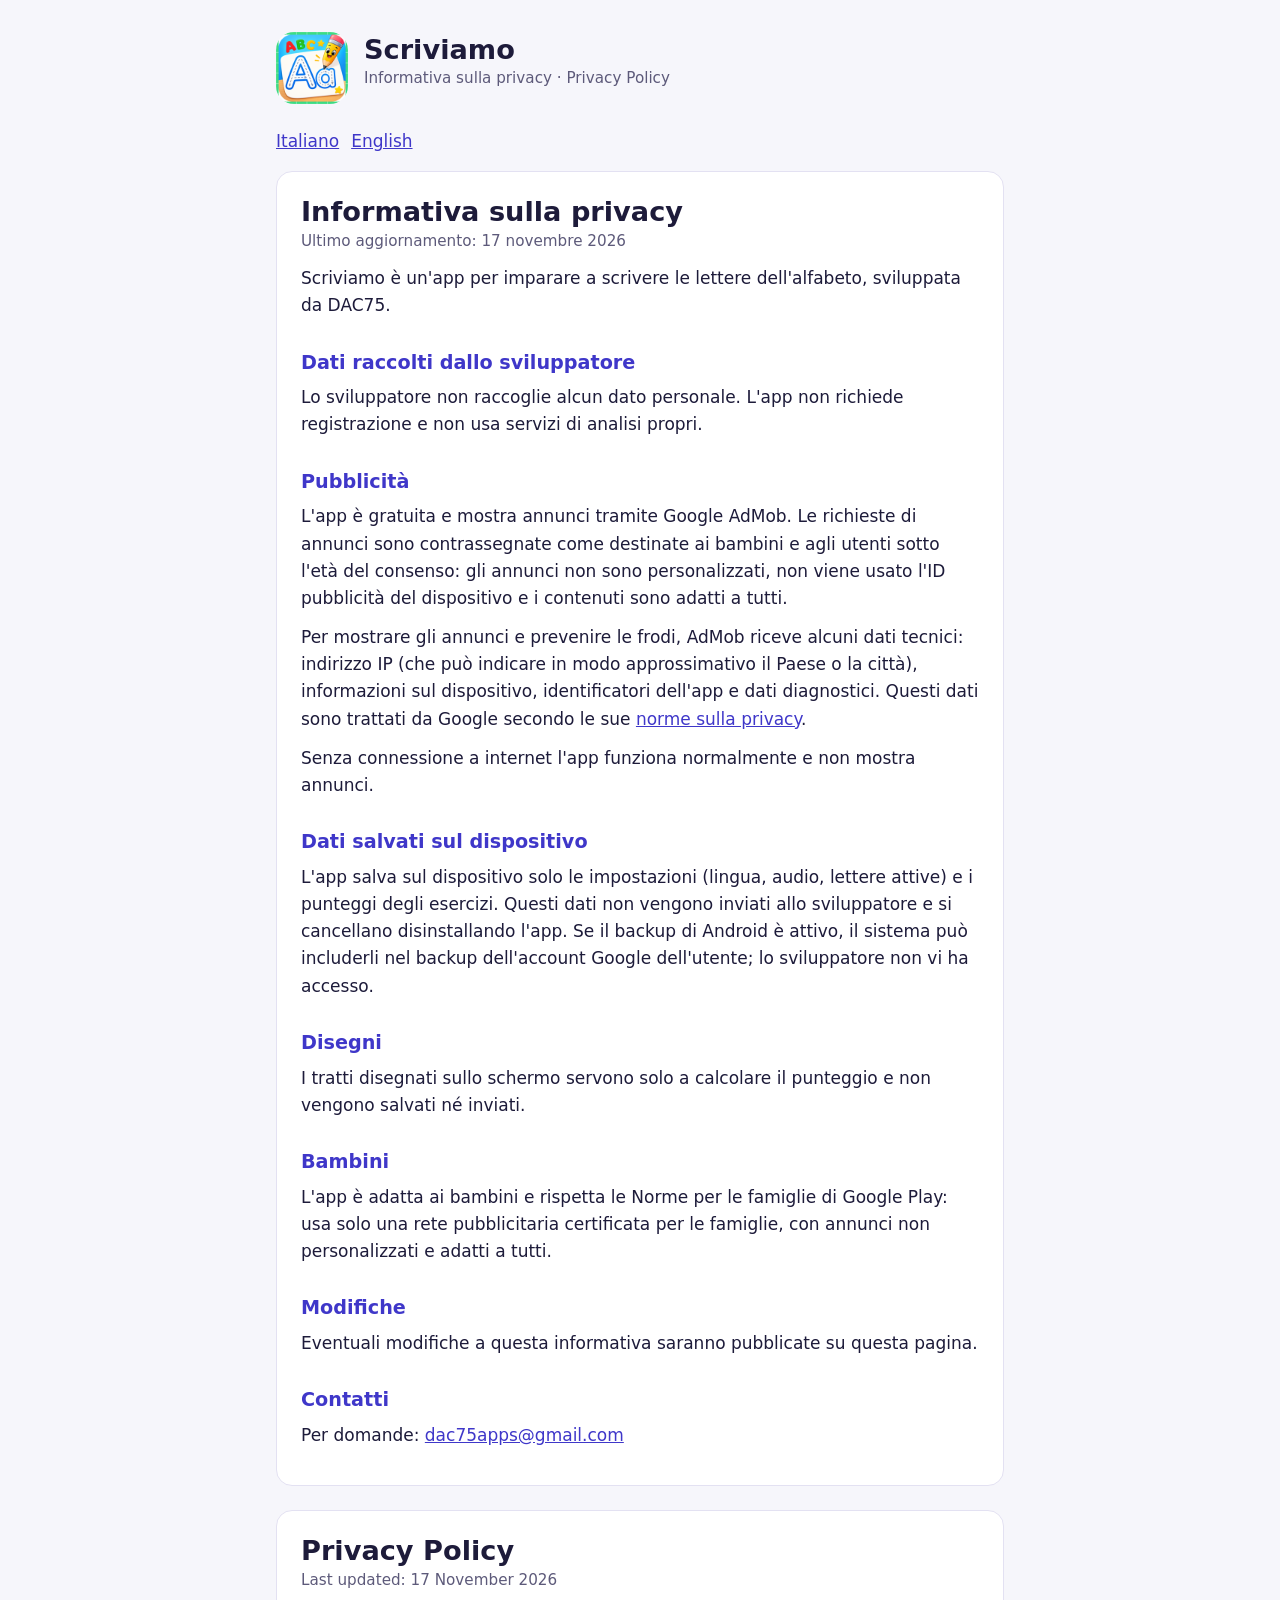
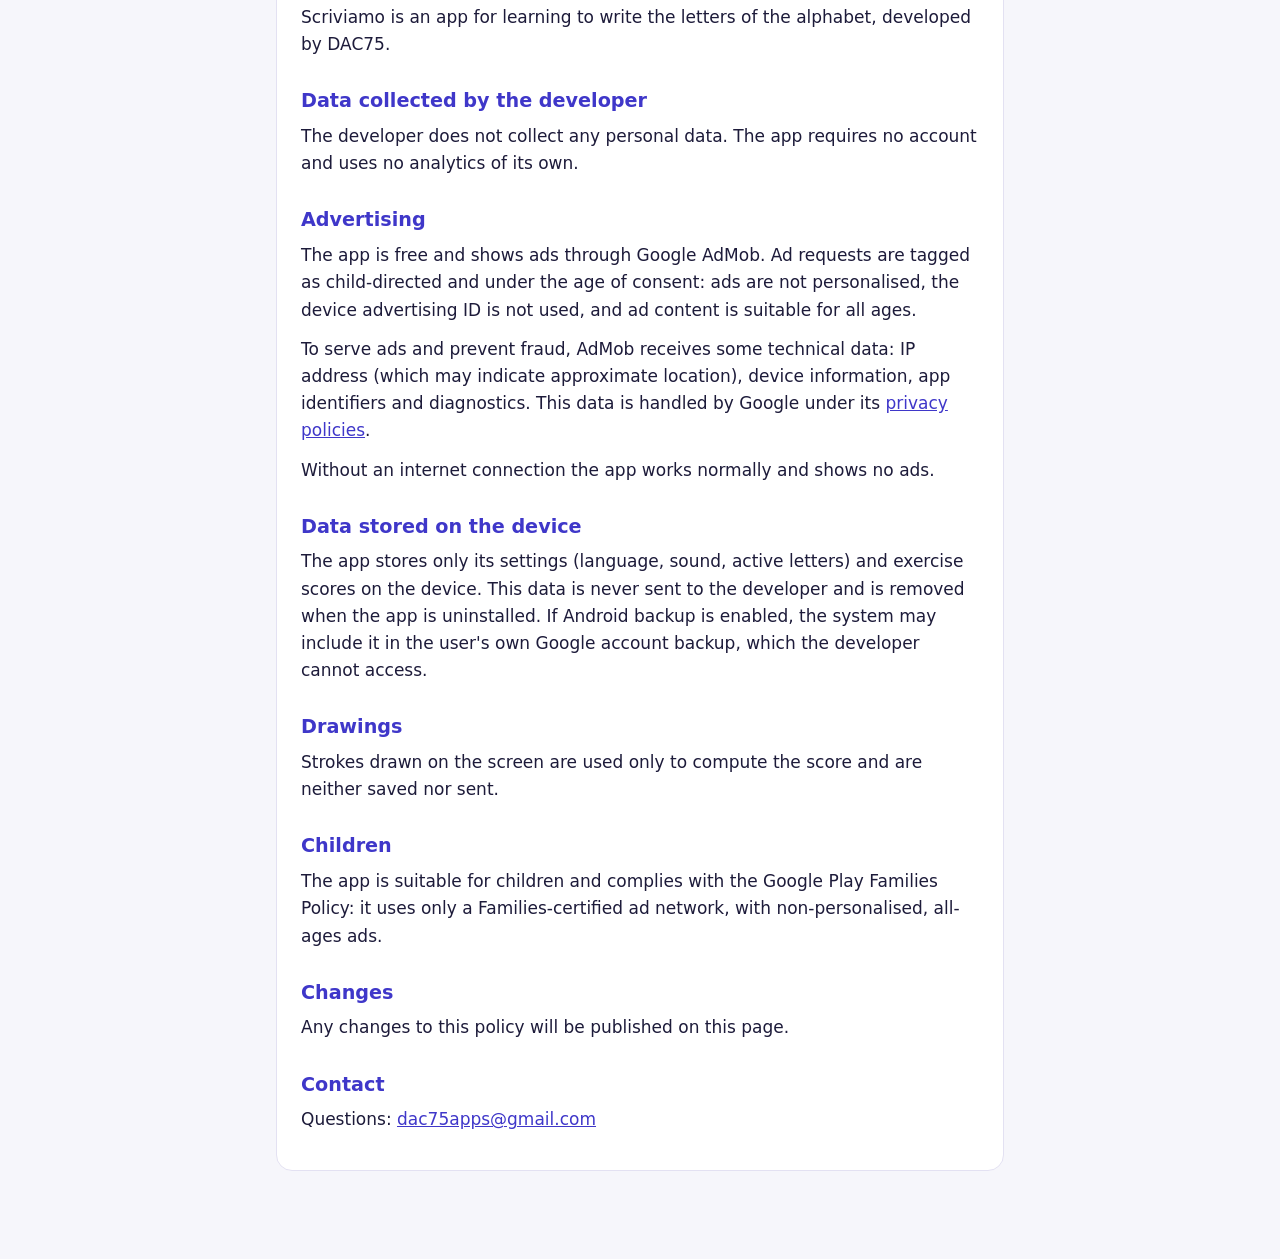
==== scriviamo/privacy/index.html @ 7a3b3e9e "Pagina dello sviluppatore e informativa sulla privacy di Scriviamo Co-Authored-By: Claude Opus 5.5 <" ====
<!doctype html>
<html lang="it">
<head>
<meta charset="utf-8">
<meta name="viewport" content="width=device-width, initial-scale=1">
<title>Scriviamo – Privacy</title>
<link rel="stylesheet" href="/style.css">
</head>
<body>
<main>
  <header>
    <img src="/scriviamo/icona.png" alt="">
    <div>
      <h1>Scriviamo</h1>
      <p class="muted">Informativa sulla privacy · Privacy Policy</p>
    </div>
  </header>
  <nav class="lang"><a href="#it">Italiano</a><a href="#en">English</a></nav>

  <section class="card" id="it" lang="it">
    <h1>Informativa sulla privacy</h1>
    <p class="muted">Ultimo aggiornamento: 17 novembre 2026</p>
    <p>Scriviamo è un'app per imparare a scrivere le lettere dell'alfabeto, sviluppata da DAC75.</p>

    <h2>Dati raccolti dallo sviluppatore</h2>
    <p>Lo sviluppatore non raccoglie alcun dato personale. L'app non richiede registrazione e non usa servizi di analisi propri.</p>

    <h2>Pubblicità</h2>
    <p>L'app è gratuita e mostra annunci tramite Google AdMob. Le richieste di annunci sono contrassegnate come destinate ai bambini e agli utenti sotto l'età del consenso: gli annunci non sono personalizzati, non viene usato l'ID pubblicità del dispositivo e i contenuti sono adatti a tutti.</p>
    <p>Per mostrare gli annunci e prevenire le frodi, AdMob riceve alcuni dati tecnici: indirizzo IP (che può indicare in modo approssimativo il Paese o la città), informazioni sul dispositivo, identificatori dell'app e dati diagnostici. Questi dati sono trattati da Google secondo le sue <a href="https://policies.google.com/technologies/partner-sites">norme sulla privacy</a>.</p>
    <p>Senza connessione a internet l'app funziona normalmente e non mostra annunci.</p>

    <h2>Dati salvati sul dispositivo</h2>
    <p>L'app salva sul dispositivo solo le impostazioni (lingua, audio, lettere attive) e i punteggi degli esercizi. Questi dati non vengono inviati allo sviluppatore e si cancellano disinstallando l'app. Se il backup di Android è attivo, il sistema può includerli nel backup dell'account Google dell'utente; lo sviluppatore non vi ha accesso.</p>

    <h2>Disegni</h2>
    <p>I tratti disegnati sullo schermo servono solo a calcolare il punteggio e non vengono salvati né inviati.</p>

    <h2>Bambini</h2>
    <p>L'app è adatta ai bambini e rispetta le Norme per le famiglie di Google Play: usa solo una rete pubblicitaria certificata per le famiglie, con annunci non personalizzati e adatti a tutti.</p>

    <h2>Modifiche</h2>
    <p>Eventuali modifiche a questa informativa saranno pubblicate su questa pagina.</p>

    <h2>Contatti</h2>
    <p>Per domande: <a href="mailto:dac75apps@gmail.com">dac75apps@gmail.com</a></p>
  </section>

  <section class="card" id="en" lang="en">
    <h1>Privacy Policy</h1>
    <p class="muted">Last updated: 17 November 2026</p>
    <p>Scriviamo is an app for learning to write the letters of the alphabet, developed by DAC75.</p>

    <h2>Data collected by the developer</h2>
    <p>The developer does not collect any personal data. The app requires no account and uses no analytics of its own.</p>

    <h2>Advertising</h2>
    <p>The app is free and shows ads through Google AdMob. Ad requests are tagged as child-directed and under the age of consent: ads are not personalised, the device advertising ID is not used, and ad content is suitable for all ages.</p>
    <p>To serve ads and prevent fraud, AdMob receives some technical data: IP address (which may indicate approximate location), device information, app identifiers and diagnostics. This data is handled by Google under its <a href="https://policies.google.com/technologies/partner-sites">privacy policies</a>.</p>
    <p>Without an internet connection the app works normally and shows no ads.</p>

    <h2>Data stored on the device</h2>
    <p>The app stores only its settings (language, sound, active letters) and exercise scores on the device. This data is never sent to the developer and is removed when the app is uninstalled. If Android backup is enabled, the system may include it in the user's own Google account backup, which the developer cannot access.</p>

    <h2>Drawings</h2>
    <p>Strokes drawn on the screen are used only to compute the score and are neither saved nor sent.</p>

    <h2>Children</h2>
    <p>The app is suitable for children and complies with the Google Play Families Policy: it uses only a Families-certified ad network, with non-personalised, all-ages ads.</p>

    <h2>Changes</h2>
    <p>Any changes to this policy will be published on this page.</p>

    <h2>Contact</h2>
    <p>Questions: <a href="mailto:dac75apps@gmail.com">dac75apps@gmail.com</a></p>
  </section>
</main>
</body>
</html>
---- style.css ----
:root { --bg:#f6f6fb; --card:#ffffff; --text:#1d1b3a; --muted:#5d5a7a; --brand:#3f37c9; --line:#e3e1f2; }
@media (prefers-color-scheme: dark) { :root { --bg:#14132a; --card:#1e1c3a; --text:#ecebff; --muted:#b2afd6; --brand:#a9a3ff; --line:#33305a; } }
* { box-sizing:border-box; }
body { margin:0; background:var(--bg); color:var(--text); font:17px/1.6 system-ui,-apple-system,"Segoe UI",Roboto,sans-serif; }
main { max-width:760px; margin:0 auto; padding:32px 16px 64px; }
header { display:flex; align-items:center; gap:16px; margin-bottom:24px; }
header img { width:72px; height:72px; border-radius:18px; }
h1 { font-size:1.7rem; line-height:1.2; margin:0; }
h2 { font-size:1.2rem; margin:28px 0 6px; color:var(--brand); }
p { margin:0 0 12px; }
.muted { color:var(--muted); font-size:.95rem; }
.card { background:var(--card); border:1px solid var(--line); border-radius:16px; padding:24px; margin-bottom:24px; }
nav.lang { display:flex; gap:12px; margin-bottom:16px; }
a { color:var(--brand); }
footer { color:var(--muted); font-size:.9rem; margin-top:32px; }
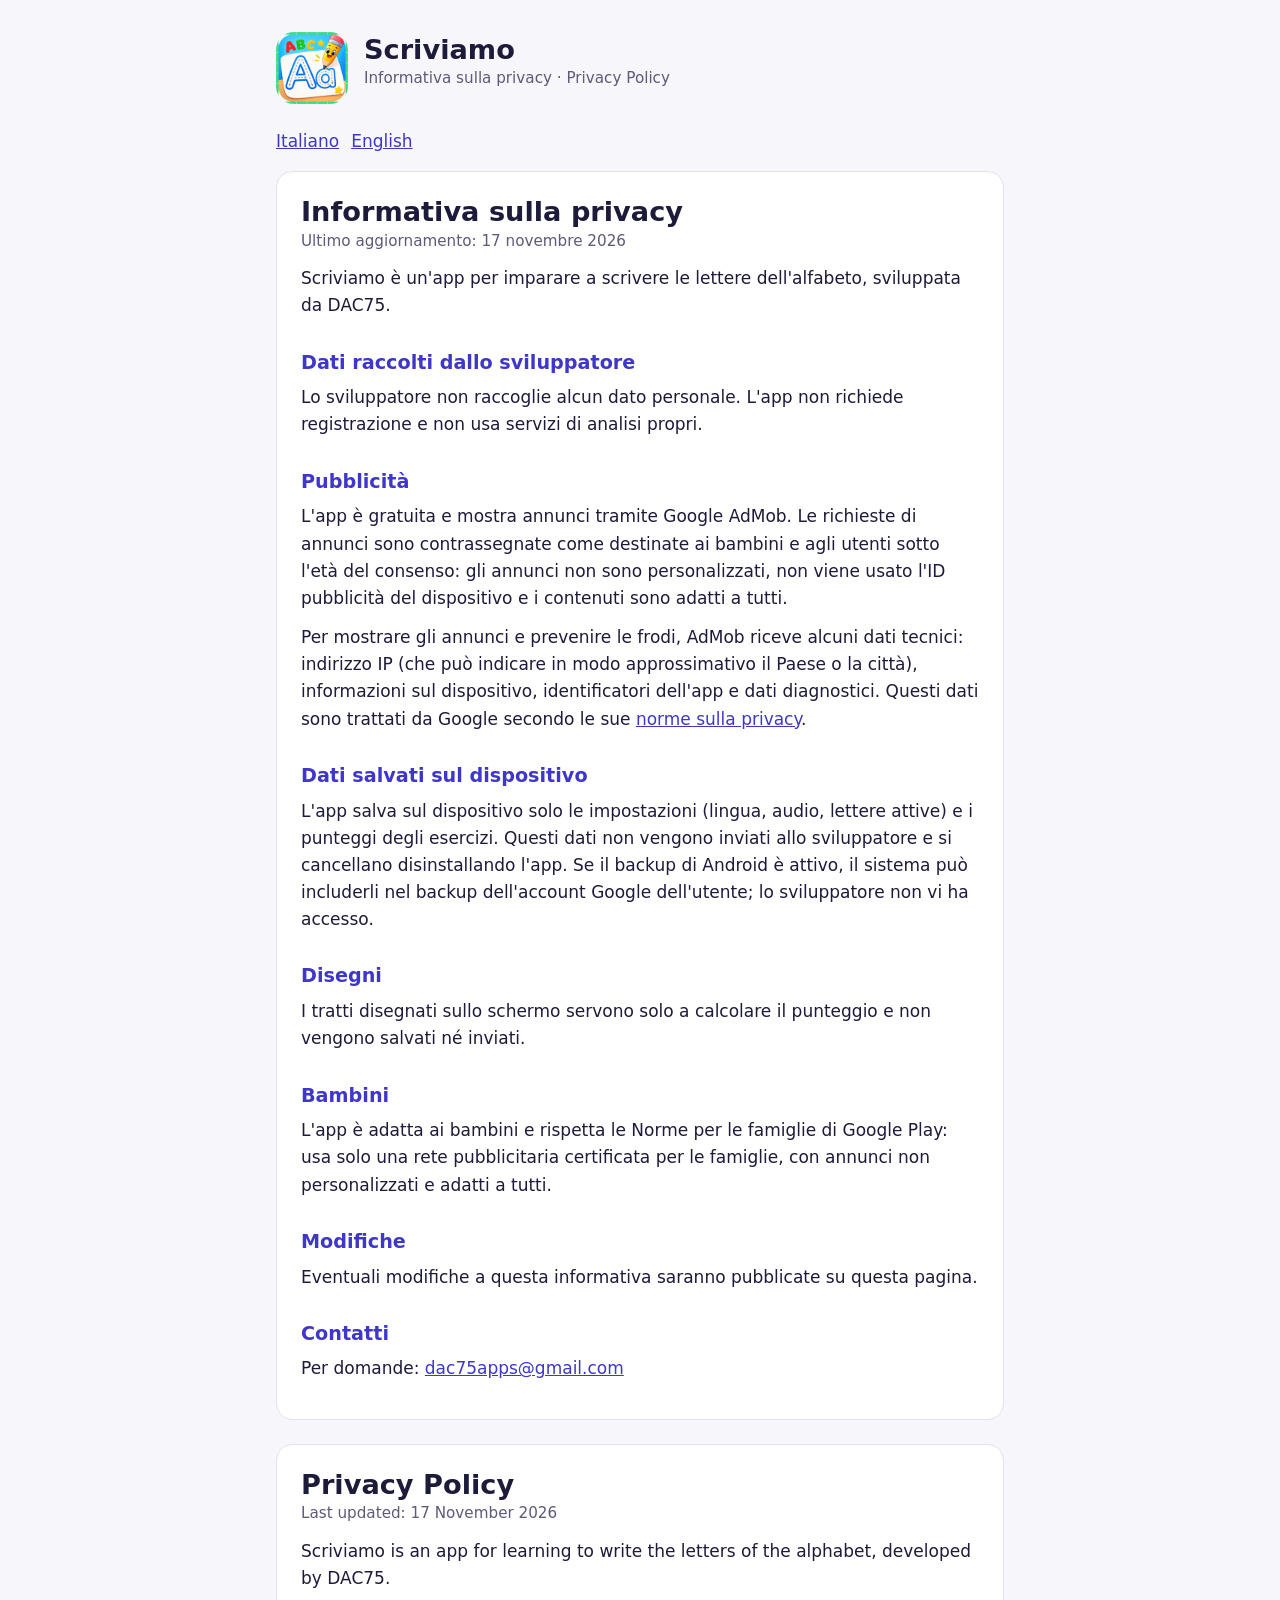
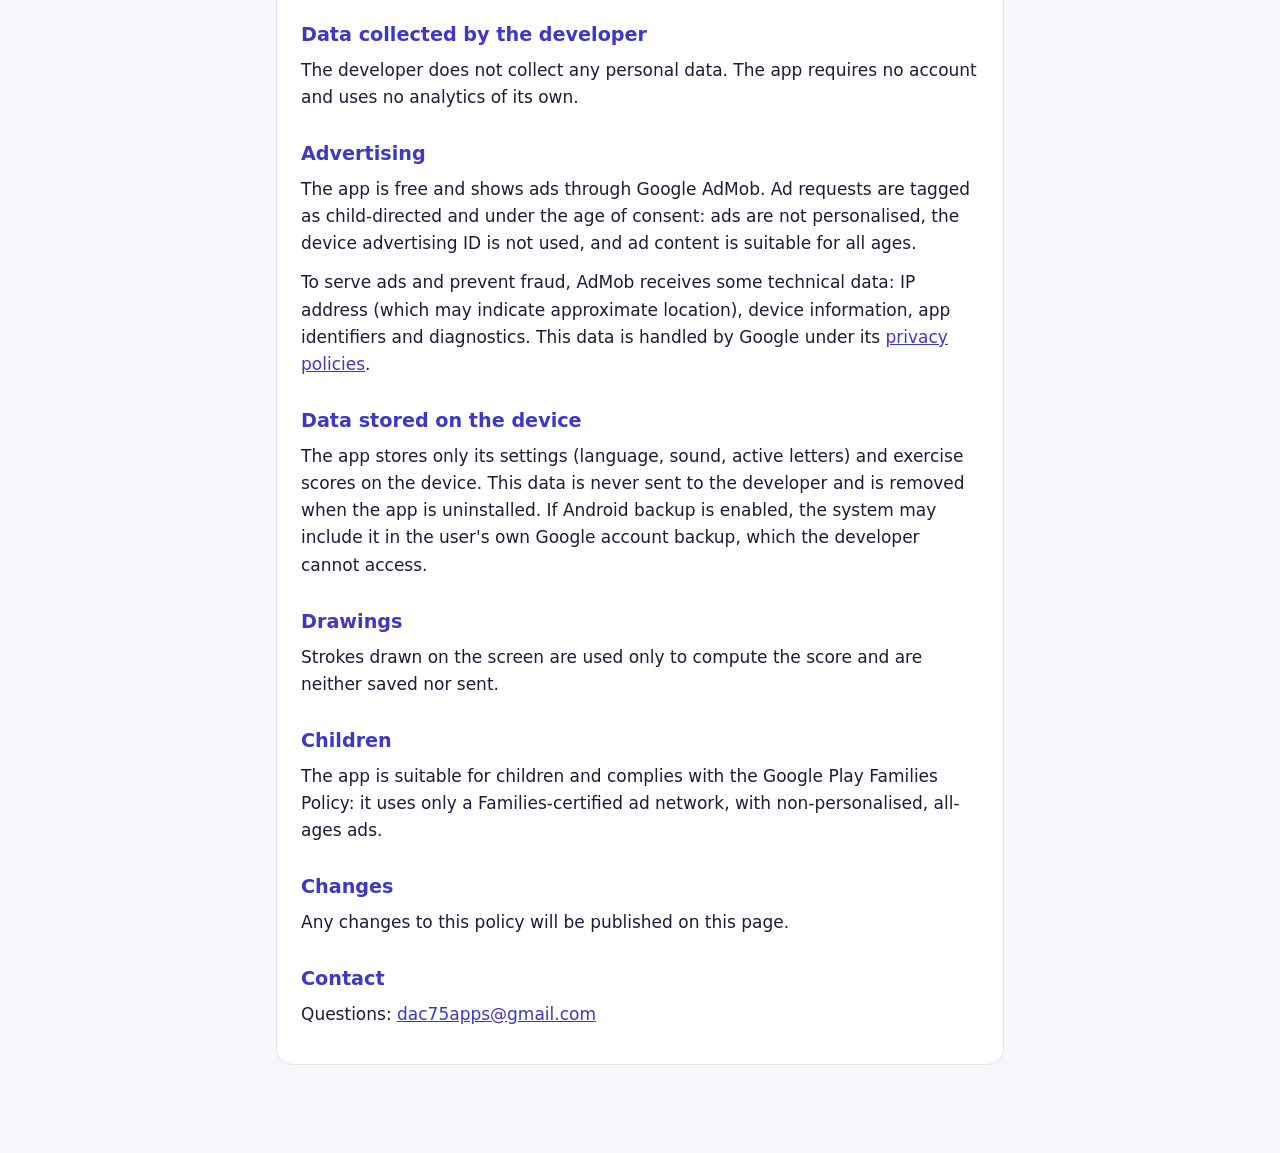
==== commit 7140d47e: "Informativa: tolta la frase sull'uso senza internet Co-Authored-By: Claude Opus 5.5 <noreply@anthrop" ====
--- a/scriviamo/privacy/index.html
+++ b/scriviamo/privacy/index.html
@@ -28,7 +28,6 @@
     <h2>Pubblicità</h2>
     <p>L'app è gratuita e mostra annunci tramite Google AdMob. Le richieste di annunci sono contrassegnate come destinate ai bambini e agli utenti sotto l'età del consenso: gli annunci non sono personalizzati, non viene usato l'ID pubblicità del dispositivo e i contenuti sono adatti a tutti.</p>
     <p>Per mostrare gli annunci e prevenire le frodi, AdMob riceve alcuni dati tecnici: indirizzo IP (che può indicare in modo approssimativo il Paese o la città), informazioni sul dispositivo, identificatori dell'app e dati diagnostici. Questi dati sono trattati da Google secondo le sue <a href="https://policies.google.com/technologies/partner-sites">norme sulla privacy</a>.</p>
-    <p>Senza connessione a internet l'app funziona normalmente e non mostra annunci.</p>
 
     <h2>Dati salvati sul dispositivo</h2>
     <p>L'app salva sul dispositivo solo le impostazioni (lingua, audio, lettere attive) e i punteggi degli esercizi. Questi dati non vengono inviati allo sviluppatore e si cancellano disinstallando l'app. Se il backup di Android è attivo, il sistema può includerli nel backup dell'account Google dell'utente; lo sviluppatore non vi ha accesso.</p>
@@ -57,7 +56,6 @@
     <h2>Advertising</h2>
     <p>The app is free and shows ads through Google AdMob. Ad requests are tagged as child-directed and under the age of consent: ads are not personalised, the device advertising ID is not used, and ad content is suitable for all ages.</p>
     <p>To serve ads and prevent fraud, AdMob receives some technical data: IP address (which may indicate approximate location), device information, app identifiers and diagnostics. This data is handled by Google under its <a href="https://policies.google.com/technologies/partner-sites">privacy policies</a>.</p>
-    <p>Without an internet connection the app works normally and shows no ads.</p>
 
     <h2>Data stored on the device</h2>
     <p>The app stores only its settings (language, sound, active letters) and exercise scores on the device. This data is never sent to the developer and is removed when the app is uninstalled. If Android backup is enabled, the system may include it in the user's own Google account backup, which the developer cannot access.</p>
